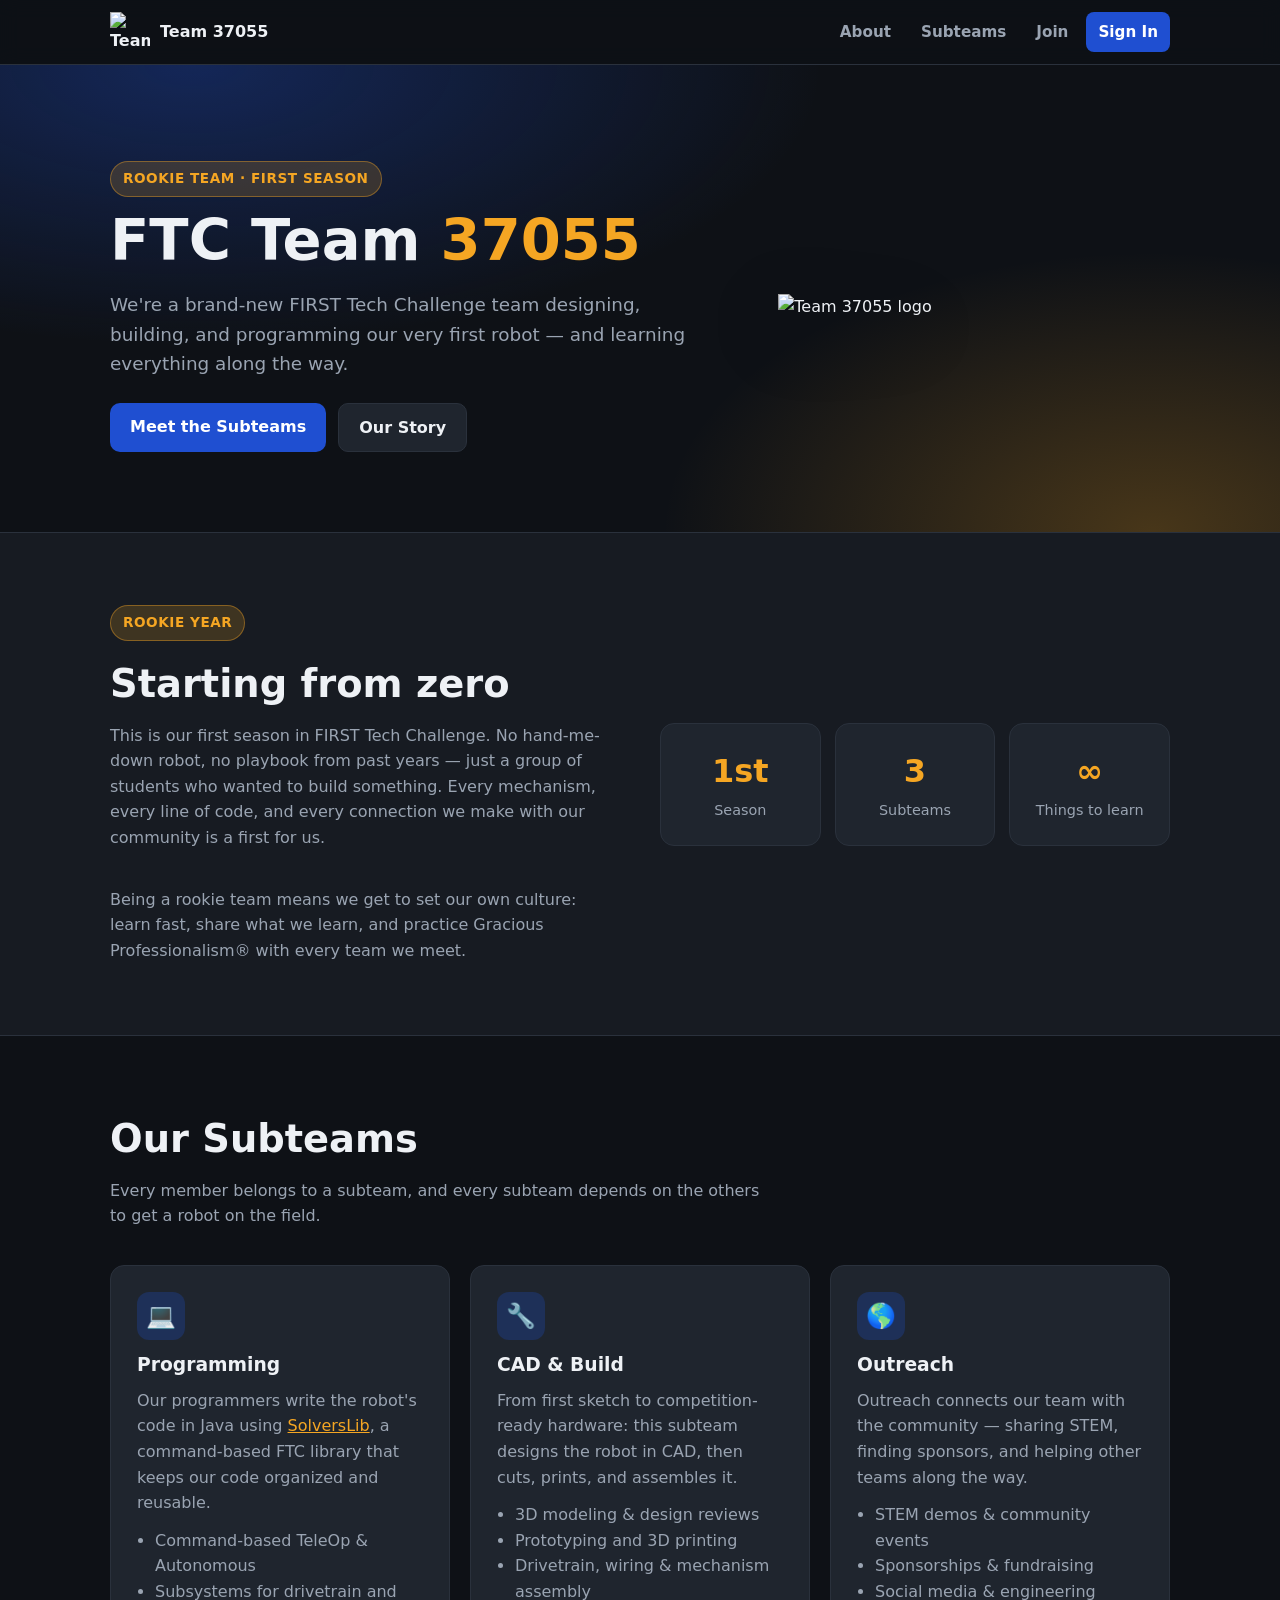
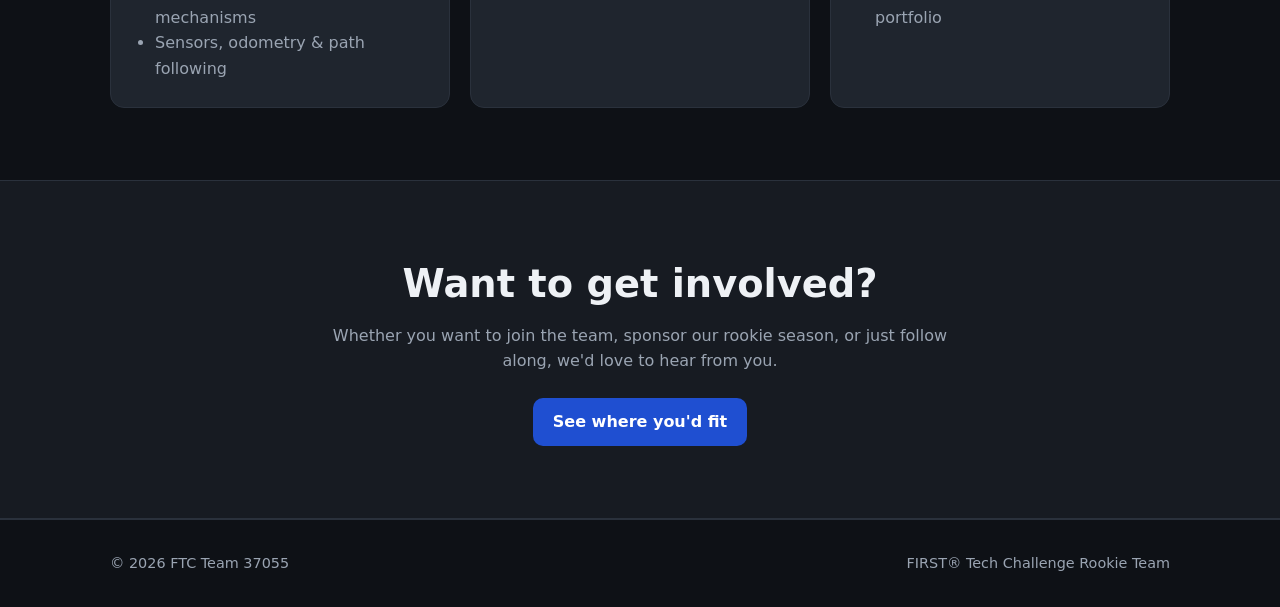
==== index.html @ fad5c180 "Add team website with sign in, attendance, and tasks Co-Authored-By: Claude Opus 5.5 <noreply@anthro" ====
<!doctype html>
<html lang="en">
<head>
  <meta charset="utf-8">
  <meta name="viewport" content="width=device-width, initial-scale=1">
  <title>FTC Team 37055</title>
  <meta name="description" content="FTC Team 37055 – a rookie FIRST Tech Challenge robotics team.">
  <link rel="icon" href="img/logo.png">
  <link rel="stylesheet" href="css/style.css">
  <script src="js/theme.js"></script>
</head>
<body>
  <nav class="nav">
    <div class="container">
      <a class="brand" href="index.html"><img src="img/logo.png" alt="Team 37055 logo"><span>Team 37055</span></a>
      <div class="nav-links">
        <a href="#about">About</a>
        <a href="#subteams">Subteams</a>
        <a href="#join">Join</a>
        <a class="cta" href="signin.html">Sign In</a>
      </div>
    </div>
  </nav>

  <header class="hero">
    <div class="container">
      <div>
        <span class="badge">Rookie Team &middot; First Season</span>
        <h1>FTC Team <span>37055</span></h1>
        <p>We're a brand-new FIRST Tech Challenge team designing, building, and programming our very first robot &mdash; and learning everything along the way.</p>
        <div class="btn-row">
          <a class="btn" href="#subteams">Meet the Subteams</a>
          <a class="btn secondary" href="#about">Our Story</a>
        </div>
      </div>
      <div class="hero-logo"><img src="img/logo.png" alt="Team 37055 logo"></div>
    </div>
  </header>

  <section id="about" class="alt">
    <div class="container rookie">
      <div>
        <span class="badge">Rookie Year</span>
        <h2 class="section-title" style="margin-top:12px">Starting from zero</h2>
        <p class="section-sub">This is our first season in FIRST Tech Challenge. No hand-me-down robot, no playbook from past years &mdash; just a group of students who wanted to build something. Every mechanism, every line of code, and every connection we make with our community is a first for us.</p>
        <p class="section-sub" style="margin-bottom:0">Being a rookie team means we get to set our own culture: learn fast, share what we learn, and practice Gracious Professionalism&reg; with every team we meet.</p>
      </div>
      <div class="stats">
        <div class="card stat"><b>1st</b><span>Season</span></div>
        <div class="card stat"><b>3</b><span>Subteams</span></div>
        <div class="card stat"><b>&infin;</b><span>Things to learn</span></div>
      </div>
    </div>
  </section>

  <section id="subteams">
    <div class="container">
      <h2 class="section-title">Our Subteams</h2>
      <p class="section-sub">Every member belongs to a subteam, and every subteam depends on the others to get a robot on the field.</p>
      <div class="grid">
        <article class="card">
          <div class="icon">&#128187;</div>
          <h3>Programming</h3>
          <p>Our programmers write the robot's code in Java using <a href="https://github.com/FTC-23511/SolversLib" target="_blank" rel="noopener">SolversLib</a>, a command-based FTC library that keeps our code organized and reusable.</p>
          <ul>
            <li>Command-based TeleOp &amp; Autonomous</li>
            <li>Subsystems for drivetrain and mechanisms</li>
            <li>Sensors, odometry &amp; path following</li>
          </ul>
        </article>
        <article class="card">
          <div class="icon">&#128295;</div>
          <h3>CAD &amp; Build</h3>
          <p>From first sketch to competition-ready hardware: this subteam designs the robot in CAD, then cuts, prints, and assembles it.</p>
          <ul>
            <li>3D modeling &amp; design reviews</li>
            <li>Prototyping and 3D printing</li>
            <li>Drivetrain, wiring &amp; mechanism assembly</li>
          </ul>
        </article>
        <article class="card">
          <div class="icon">&#127758;</div>
          <h3>Outreach</h3>
          <p>Outreach connects our team with the community &mdash; sharing STEM, finding sponsors, and helping other teams along the way.</p>
          <ul>
            <li>STEM demos &amp; community events</li>
            <li>Sponsorships &amp; fundraising</li>
            <li>Social media &amp; engineering portfolio</li>
          </ul>
        </article>
      </div>
    </div>
  </section>

  <section id="join" class="alt">
    <div class="container" style="text-align:center">
      <h2 class="section-title">Want to get involved?</h2>
      <p class="section-sub" style="margin:0 auto 24px">Whether you want to join the team, sponsor our rookie season, or just follow along, we'd love to hear from you.</p>
      <a class="btn" href="#subteams">See where you'd fit</a>
    </div>
  </section>

  <footer>
    <div class="container">
      <span>&copy; <span id="year"></span> FTC Team 37055</span>
      <span>FIRST&reg; Tech Challenge Rookie Team</span>
    </div>
  </footer>
  <script>document.getElementById("year").textContent = new Date().getFullYear();</script>
</body>
</html>
---- css/style.css ----
/* Theme colors. js/theme.js overwrites --primary / --accent with colors
   sampled from img/logo.png; these are the fallbacks. */
:root {
  --primary: #1f4fd1;
  --accent: #f5a623;
  --bg: #0e1116;
  --surface: #171b22;
  --surface-2: #1f252e;
  --text: #eef1f5;
  --muted: #9aa4b2;
  --border: #2a313c;
  --danger: #e5484d;
  --ok: #30a46c;
  --radius: 14px;
  --max: 1100px;
}

* { box-sizing: border-box; }
html { scroll-behavior: smooth; }
body {
  margin: 0;
  font-family: "Inter", system-ui, -apple-system, "Segoe UI", Roboto, sans-serif;
  background: var(--bg);
  color: var(--text);
  line-height: 1.6;
}
a { color: var(--accent); }
img { max-width: 100%; }

.container { max-width: var(--max); margin: 0 auto; padding: 0 20px; }

/* ---------- Nav ---------- */
.nav {
  position: sticky; top: 0; z-index: 10;
  background: color-mix(in srgb, var(--bg) 85%, transparent);
  backdrop-filter: blur(10px);
  border-bottom: 1px solid var(--border);
}
.nav .container { display: flex; align-items: center; gap: 16px; height: 64px; }
.brand { display: flex; align-items: center; gap: 10px; color: var(--text); text-decoration: none; font-weight: 800; }
.brand img { height: 40px; width: 40px; object-fit: contain; }
.nav-links { margin-left: auto; display: flex; gap: 6px; flex-wrap: wrap; }
.nav-links a {
  color: var(--muted); text-decoration: none; padding: 8px 12px; border-radius: 8px; font-weight: 600; font-size: .95rem;
}
.nav-links a:hover, .nav-links a.active { color: var(--text); background: var(--surface-2); }
.nav-links a.cta { background: var(--primary); color: #fff; }
.nav-links a.cta:hover { filter: brightness(1.1); }

/* ---------- Hero ---------- */
.hero {
  position: relative; overflow: hidden;
  padding: 96px 0 80px;
  background:
    radial-gradient(900px 400px at 15% 0%, color-mix(in srgb, var(--primary) 35%, transparent), transparent 70%),
    radial-gradient(700px 400px at 90% 100%, color-mix(in srgb, var(--accent) 25%, transparent), transparent 70%);
}
.hero .container { display: grid; grid-template-columns: 1.3fr 1fr; gap: 40px; align-items: center; }
.hero h1 { font-size: clamp(2.2rem, 5vw, 3.6rem); line-height: 1.1; margin: 12px 0 16px; }
.hero h1 span { color: var(--accent); }
.hero p { color: var(--muted); font-size: 1.15rem; max-width: 55ch; }
.hero-logo { display: flex; justify-content: center; }
.hero-logo img { width: min(340px, 80%); filter: drop-shadow(0 20px 40px rgba(0,0,0,.45)); }
.badge {
  display: inline-block; padding: 6px 12px; border-radius: 999px;
  background: color-mix(in srgb, var(--accent) 18%, transparent);
  color: var(--accent); font-weight: 700; font-size: .85rem; letter-spacing: .04em; text-transform: uppercase;
  border: 1px solid color-mix(in srgb, var(--accent) 40%, transparent);
}
.btn-row { display: flex; gap: 12px; flex-wrap: wrap; margin-top: 24px; }

/* ---------- Buttons & forms ---------- */
.btn {
  display: inline-block; border: 0; cursor: pointer; text-decoration: none;
  padding: 11px 20px; border-radius: 10px; font-weight: 700; font-size: 1rem;
  background: var(--primary); color: #fff; font-family: inherit;
}
.btn:hover { filter: brightness(1.1); }
.btn.secondary { background: var(--surface-2); color: var(--text); border: 1px solid var(--border); }
.btn.small { padding: 6px 12px; font-size: .85rem; }
.btn.danger { background: transparent; color: var(--danger); border: 1px solid var(--danger); }
.btn:disabled { opacity: .6; cursor: default; }

label { display: block; font-weight: 600; margin: 14px 0 6px; }
input, textarea, select {
  width: 100%; padding: 11px 12px; border-radius: 10px;
  border: 1px solid var(--border); background: var(--bg); color: var(--text);
  font: inherit;
}
input:focus, textarea:focus, select:focus { outline: 2px solid var(--primary); border-color: transparent; }
textarea { min-height: 110px; resize: vertical; }
.hint { color: var(--muted); font-size: .85rem; margin-top: 4px; }

/* ---------- Sections ---------- */
section { padding: 72px 0; }
.section-title { font-size: clamp(1.7rem, 3.5vw, 2.4rem); margin: 0 0 8px; }
.section-sub { color: var(--muted); margin: 0 0 36px; max-width: 65ch; }
.alt { background: var(--surface); border-top: 1px solid var(--border); border-bottom: 1px solid var(--border); }

.grid { display: grid; gap: 20px; grid-template-columns: repeat(auto-fit, minmax(260px, 1fr)); }
.card {
  background: var(--surface-2); border: 1px solid var(--border); border-radius: var(--radius);
  padding: 26px;
}
.card h3 { margin: 10px 0 8px; }
.card p { color: var(--muted); margin: 0; }
.card .icon {
  width: 48px; height: 48px; border-radius: 12px; display: grid; place-items: center; font-size: 1.5rem;
  background: color-mix(in srgb, var(--primary) 25%, transparent);
}
.card ul { color: var(--muted); padding-left: 18px; margin: 12px 0 0; }
.card:hover { border-color: color-mix(in srgb, var(--accent) 50%, var(--border)); }

.rookie { display: grid; grid-template-columns: 1fr 1fr; gap: 40px; align-items: center; }
.stats { display: grid; grid-template-columns: repeat(3, 1fr); gap: 14px; }
.stat { text-align: center; padding: 22px 10px; }
.stat b { display: block; font-size: 2rem; color: var(--accent); }
.stat span { color: var(--muted); font-size: .9rem; }

footer { padding: 32px 0; color: var(--muted); font-size: .9rem; border-top: 1px solid var(--border); }
footer .container { display: flex; justify-content: space-between; flex-wrap: wrap; gap: 10px; }

/* ---------- Sign in ---------- */
.auth-wrap { min-height: calc(100vh - 64px); display: grid; place-items: center; padding: 40px 20px; }
.auth-card { width: 100%; max-width: 400px; }
.auth-card .logo { display: block; margin: 0 auto 8px; height: 90px; object-fit: contain; }
.auth-card h1 { text-align: center; margin: 0 0 4px; }
.auth-card .btn { width: 100%; margin-top: 20px; }

.msg { margin-top: 14px; padding: 10px 12px; border-radius: 10px; font-size: .92rem; display: none; }
.msg.show { display: block; }
.msg.error { background: color-mix(in srgb, var(--danger) 15%, transparent); color: var(--danger); }
.msg.success { background: color-mix(in srgb, var(--ok) 15%, transparent); color: var(--ok); }
.msg.info { background: var(--surface); color: var(--muted); }

/* ---------- Dashboard ---------- */
.dash { padding: 36px 0 72px; }
.dash-head { display: flex; align-items: center; justify-content: space-between; flex-wrap: wrap; gap: 12px; margin-bottom: 20px; }
.dash-head h1 { margin: 0; }
.tabs { display: flex; gap: 6px; border-bottom: 1px solid var(--border); margin-bottom: 24px; flex-wrap: wrap; }
.tab {
  background: none; border: 0; color: var(--muted); font: inherit; font-weight: 700; cursor: pointer;
  padding: 12px 16px; border-bottom: 3px solid transparent; margin-bottom: -1px;
}
.tab.active { color: var(--text); border-bottom-color: var(--accent); }
.panel { display: none; }
.panel.active { display: block; }
.two-col { display: grid; grid-template-columns: 380px 1fr; gap: 24px; align-items: start; }

.list { display: flex; flex-direction: column; gap: 12px; }
.item { background: var(--surface-2); border: 1px solid var(--border); border-radius: 12px; padding: 16px 18px; }
.item-head { display: flex; justify-content: space-between; gap: 10px; align-items: baseline; flex-wrap: wrap; }
.item h4 { margin: 0; font-size: 1.05rem; }
.item .meta { color: var(--muted); font-size: .85rem; }
.item p { margin: 8px 0 0; color: var(--muted); white-space: pre-wrap; }
.item.done h4 { text-decoration: line-through; color: var(--muted); }
.chips { display: flex; flex-wrap: wrap; gap: 6px; margin-top: 10px; }
.chip {
  font-size: .82rem; padding: 3px 10px; border-radius: 999px;
  background: color-mix(in srgb, var(--primary) 22%, transparent); border: 1px solid color-mix(in srgb, var(--primary) 45%, transparent);
}
.item-actions { display: flex; gap: 8px; margin-top: 12px; }
.empty { color: var(--muted); text-align: center; padding: 30px; border: 1px dashed var(--border); border-radius: 12px; }
.toolbar { display: flex; gap: 10px; align-items: center; margin-bottom: 14px; flex-wrap: wrap; }
.toolbar select, .toolbar input { width: auto; }

@media (max-width: 860px) {
  .hero .container, .rookie, .two-col { grid-template-columns: 1fr; }
  .hero-logo { order: -1; }
  .hero { padding-top: 56px; }
  .nav-links a { padding: 6px 8px; }
}
@media (max-width: 520px) {
  .brand span { display: none; }
  .stats { grid-template-columns: 1fr; }
}
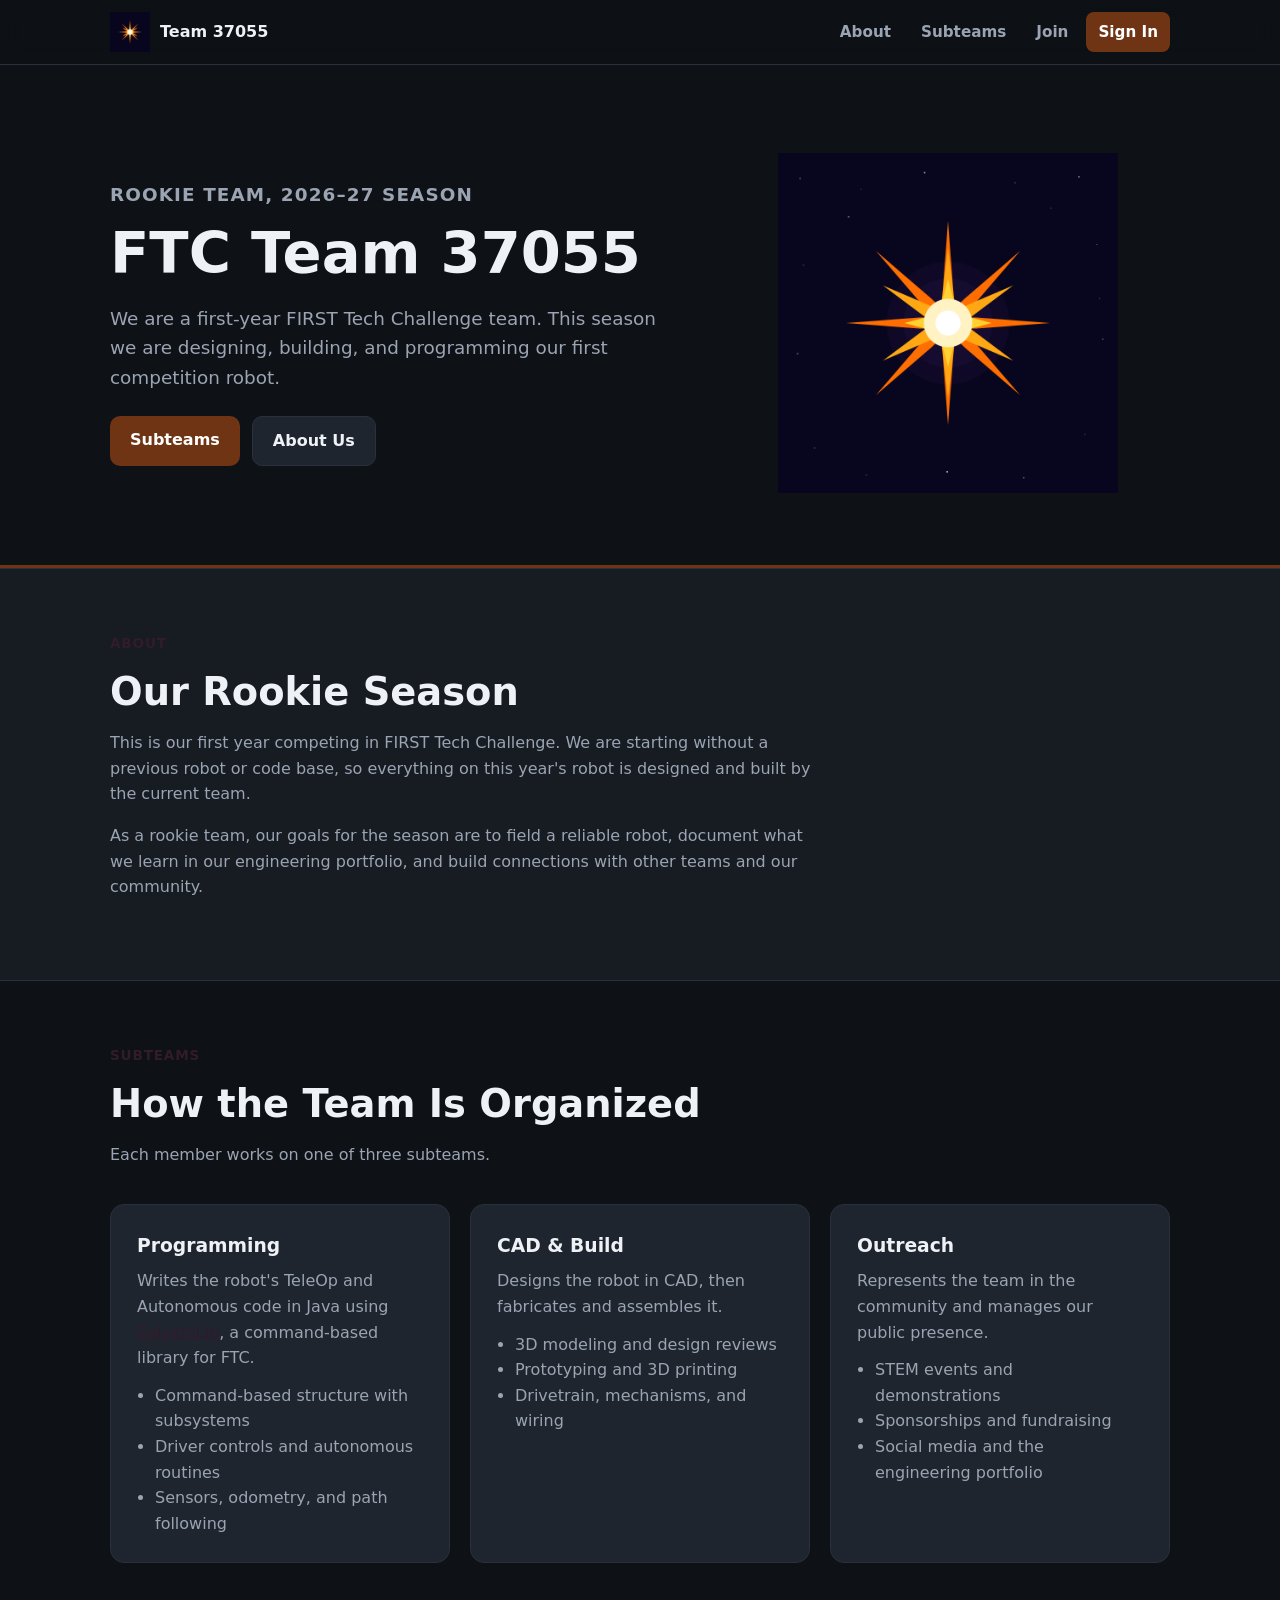
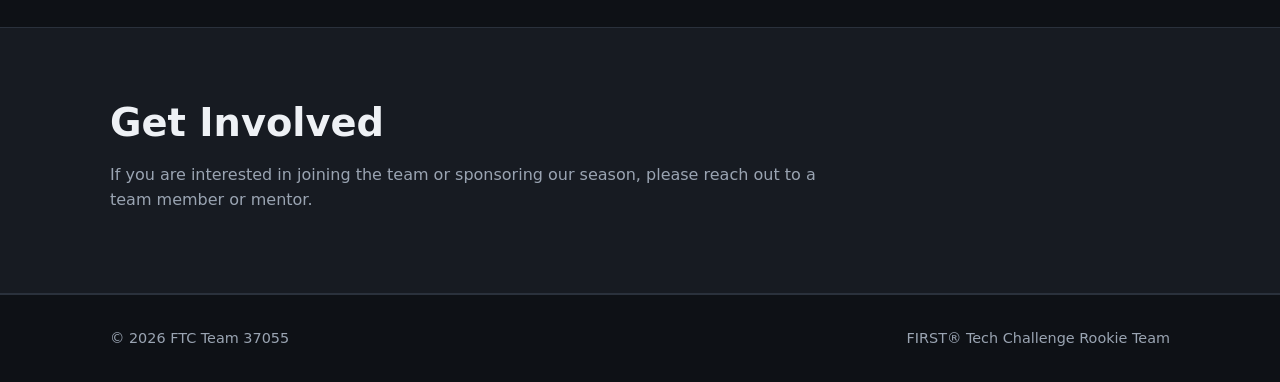
==== commit 5dd73899: "Simplify homepage copy and styling Remove emoji icons, decorative stats, gradient backgrounds and pi" ====
--- a/index.html
+++ b/index.html
@@ -4,7 +4,7 @@
   <meta charset="utf-8">
   <meta name="viewport" content="width=device-width, initial-scale=1">
   <title>FTC Team 37055</title>
-  <meta name="description" content="FTC Team 37055 – a rookie FIRST Tech Challenge robotics team.">
+  <meta name="description" content="FTC Team 37055 - a rookie FIRST Tech Challenge robotics team.">
   <link rel="icon" href="img/logo.png">
   <link rel="stylesheet" href="css/style.css">
   <script src="js/theme.js"></script>
@@ -25,12 +25,12 @@
   <header class="hero">
     <div class="container">
       <div>
-        <span class="badge">Rookie Team &middot; First Season</span>
-        <h1>FTC Team <span>37055</span></h1>
-        <p>We're a brand-new FIRST Tech Challenge team designing, building, and programming our very first robot &mdash; and learning everything along the way.</p>
+        <p class="eyebrow">Rookie Team, 2026&ndash;27 Season</p>
+        <h1>FTC Team 37055</h1>
+        <p>We are a first-year FIRST Tech Challenge team. This season we are designing, building, and programming our first competition robot.</p>
         <div class="btn-row">
-          <a class="btn" href="#subteams">Meet the Subteams</a>
-          <a class="btn secondary" href="#about">Our Story</a>
+          <a class="btn" href="#subteams">Subteams</a>
+          <a class="btn secondary" href="#about">About Us</a>
         </div>
       </div>
       <div class="hero-logo"><img src="img/logo.png" alt="Team 37055 logo"></div>
@@ -38,54 +38,45 @@
   </header>
 
   <section id="about" class="alt">
-    <div class="container rookie">
-      <div>
-        <span class="badge">Rookie Year</span>
-        <h2 class="section-title" style="margin-top:12px">Starting from zero</h2>
-        <p class="section-sub">This is our first season in FIRST Tech Challenge. No hand-me-down robot, no playbook from past years &mdash; just a group of students who wanted to build something. Every mechanism, every line of code, and every connection we make with our community is a first for us.</p>
-        <p class="section-sub" style="margin-bottom:0">Being a rookie team means we get to set our own culture: learn fast, share what we learn, and practice Gracious Professionalism&reg; with every team we meet.</p>
-      </div>
-      <div class="stats">
-        <div class="card stat"><b>1st</b><span>Season</span></div>
-        <div class="card stat"><b>3</b><span>Subteams</span></div>
-        <div class="card stat"><b>&infin;</b><span>Things to learn</span></div>
-      </div>
+    <div class="container narrow">
+      <p class="eyebrow">About</p>
+      <h2 class="section-title">Our Rookie Season</h2>
+      <p>This is our first year competing in FIRST Tech Challenge. We are starting without a previous robot or code base, so everything on this year's robot is designed and built by the current team.</p>
+      <p>As a rookie team, our goals for the season are to field a reliable robot, document what we learn in our engineering portfolio, and build connections with other teams and our community.</p>
     </div>
   </section>
 
   <section id="subteams">
     <div class="container">
-      <h2 class="section-title">Our Subteams</h2>
-      <p class="section-sub">Every member belongs to a subteam, and every subteam depends on the others to get a robot on the field.</p>
+      <p class="eyebrow">Subteams</p>
+      <h2 class="section-title">How the Team Is Organized</h2>
+      <p class="section-sub">Each member works on one of three subteams.</p>
       <div class="grid">
         <article class="card">
-          <div class="icon">&#128187;</div>
           <h3>Programming</h3>
-          <p>Our programmers write the robot's code in Java using <a href="https://github.com/FTC-23511/SolversLib" target="_blank" rel="noopener">SolversLib</a>, a command-based FTC library that keeps our code organized and reusable.</p>
+          <p>Writes the robot's TeleOp and Autonomous code in Java using <a href="https://github.com/FTC-23511/SolversLib" target="_blank" rel="noopener">SolversLib</a>, a command-based library for FTC.</p>
           <ul>
-            <li>Command-based TeleOp &amp; Autonomous</li>
-            <li>Subsystems for drivetrain and mechanisms</li>
-            <li>Sensors, odometry &amp; path following</li>
+            <li>Command-based structure with subsystems</li>
+            <li>Driver controls and autonomous routines</li>
+            <li>Sensors, odometry, and path following</li>
           </ul>
         </article>
         <article class="card">
-          <div class="icon">&#128295;</div>
           <h3>CAD &amp; Build</h3>
-          <p>From first sketch to competition-ready hardware: this subteam designs the robot in CAD, then cuts, prints, and assembles it.</p>
+          <p>Designs the robot in CAD, then fabricates and assembles it.</p>
           <ul>
-            <li>3D modeling &amp; design reviews</li>
+            <li>3D modeling and design reviews</li>
             <li>Prototyping and 3D printing</li>
-            <li>Drivetrain, wiring &amp; mechanism assembly</li>
+            <li>Drivetrain, mechanisms, and wiring</li>
           </ul>
         </article>
         <article class="card">
-          <div class="icon">&#127758;</div>
           <h3>Outreach</h3>
-          <p>Outreach connects our team with the community &mdash; sharing STEM, finding sponsors, and helping other teams along the way.</p>
+          <p>Represents the team in the community and manages our public presence.</p>
           <ul>
-            <li>STEM demos &amp; community events</li>
-            <li>Sponsorships &amp; fundraising</li>
-            <li>Social media &amp; engineering portfolio</li>
+            <li>STEM events and demonstrations</li>
+            <li>Sponsorships and fundraising</li>
+            <li>Social media and the engineering portfolio</li>
           </ul>
         </article>
       </div>
@@ -93,10 +84,9 @@
   </section>
 
   <section id="join" class="alt">
-    <div class="container" style="text-align:center">
-      <h2 class="section-title">Want to get involved?</h2>
-      <p class="section-sub" style="margin:0 auto 24px">Whether you want to join the team, sponsor our rookie season, or just follow along, we'd love to hear from you.</p>
-      <a class="btn" href="#subteams">See where you'd fit</a>
+    <div class="container narrow">
+      <h2 class="section-title">Get Involved</h2>
+      <p>If you are interested in joining the team or sponsoring our season, please reach out to a team member or mentor.</p>
     </div>
   </section>
 
--- a/css/style.css
+++ b/css/style.css
@@ -49,23 +49,17 @@
 
 /* ---------- Hero ---------- */
 .hero {
-  position: relative; overflow: hidden;
-  padding: 96px 0 80px;
-  background:
-    radial-gradient(900px 400px at 15% 0%, color-mix(in srgb, var(--primary) 35%, transparent), transparent 70%),
-    radial-gradient(700px 400px at 90% 100%, color-mix(in srgb, var(--accent) 25%, transparent), transparent 70%);
+  padding: 88px 0 72px;
+  border-bottom: 3px solid var(--primary);
 }
 .hero .container { display: grid; grid-template-columns: 1.3fr 1fr; gap: 40px; align-items: center; }
 .hero h1 { font-size: clamp(2.2rem, 5vw, 3.6rem); line-height: 1.1; margin: 12px 0 16px; }
-.hero h1 span { color: var(--accent); }
 .hero p { color: var(--muted); font-size: 1.15rem; max-width: 55ch; }
 .hero-logo { display: flex; justify-content: center; }
-.hero-logo img { width: min(340px, 80%); filter: drop-shadow(0 20px 40px rgba(0,0,0,.45)); }
-.badge {
-  display: inline-block; padding: 6px 12px; border-radius: 999px;
-  background: color-mix(in srgb, var(--accent) 18%, transparent);
-  color: var(--accent); font-weight: 700; font-size: .85rem; letter-spacing: .04em; text-transform: uppercase;
-  border: 1px solid color-mix(in srgb, var(--accent) 40%, transparent);
+.hero-logo img { width: min(340px, 80%); }
+.eyebrow {
+  margin: 0; color: var(--accent); font-weight: 700; font-size: .85rem;
+  letter-spacing: .06em; text-transform: uppercase;
 }
 .btn-row { display: flex; gap: 12px; flex-wrap: wrap; margin-top: 24px; }
 
@@ -92,7 +86,8 @@
 .hint { color: var(--muted); font-size: .85rem; margin-top: 4px; }
 
 /* ---------- Sections ---------- */
-section { padding: 72px 0; }
+section { padding: 64px 0; }
+.section-title + p, .eyebrow + .section-title { margin-top: 6px; }
 .section-title { font-size: clamp(1.7rem, 3.5vw, 2.4rem); margin: 0 0 8px; }
 .section-sub { color: var(--muted); margin: 0 0 36px; max-width: 65ch; }
 .alt { background: var(--surface); border-top: 1px solid var(--border); border-bottom: 1px solid var(--border); }
@@ -102,20 +97,11 @@
   background: var(--surface-2); border: 1px solid var(--border); border-radius: var(--radius);
   padding: 26px;
 }
-.card h3 { margin: 10px 0 8px; }
+.card h3 { margin: 0 0 8px; }
 .card p { color: var(--muted); margin: 0; }
-.card .icon {
-  width: 48px; height: 48px; border-radius: 12px; display: grid; place-items: center; font-size: 1.5rem;
-  background: color-mix(in srgb, var(--primary) 25%, transparent);
-}
 .card ul { color: var(--muted); padding-left: 18px; margin: 12px 0 0; }
-.card:hover { border-color: color-mix(in srgb, var(--accent) 50%, var(--border)); }
 
-.rookie { display: grid; grid-template-columns: 1fr 1fr; gap: 40px; align-items: center; }
-.stats { display: grid; grid-template-columns: repeat(3, 1fr); gap: 14px; }
-.stat { text-align: center; padding: 22px 10px; }
-.stat b { display: block; font-size: 2rem; color: var(--accent); }
-.stat span { color: var(--muted); font-size: .9rem; }
+.narrow > p:not(.eyebrow) { max-width: 70ch; color: var(--muted); }
 
 footer { padding: 32px 0; color: var(--muted); font-size: .9rem; border-top: 1px solid var(--border); }
 footer .container { display: flex; justify-content: space-between; flex-wrap: wrap; gap: 10px; }
@@ -165,12 +151,12 @@
 .toolbar select, .toolbar input { width: auto; }
 
 @media (max-width: 860px) {
-  .hero .container, .rookie, .two-col { grid-template-columns: 1fr; }
+  .hero .container, .two-col { grid-template-columns: 1fr; }
   .hero-logo { order: -1; }
-  .hero { padding-top: 56px; }
-  .nav-links a { padding: 6px 8px; }
+  .hero {
+  padding: 88px 0 72px;
+  border-bottom: 3px solid var(--primary);
 }
 @media (max-width: 520px) {
   .brand span { display: none; }
-  .stats { grid-template-columns: 1fr; }
 }
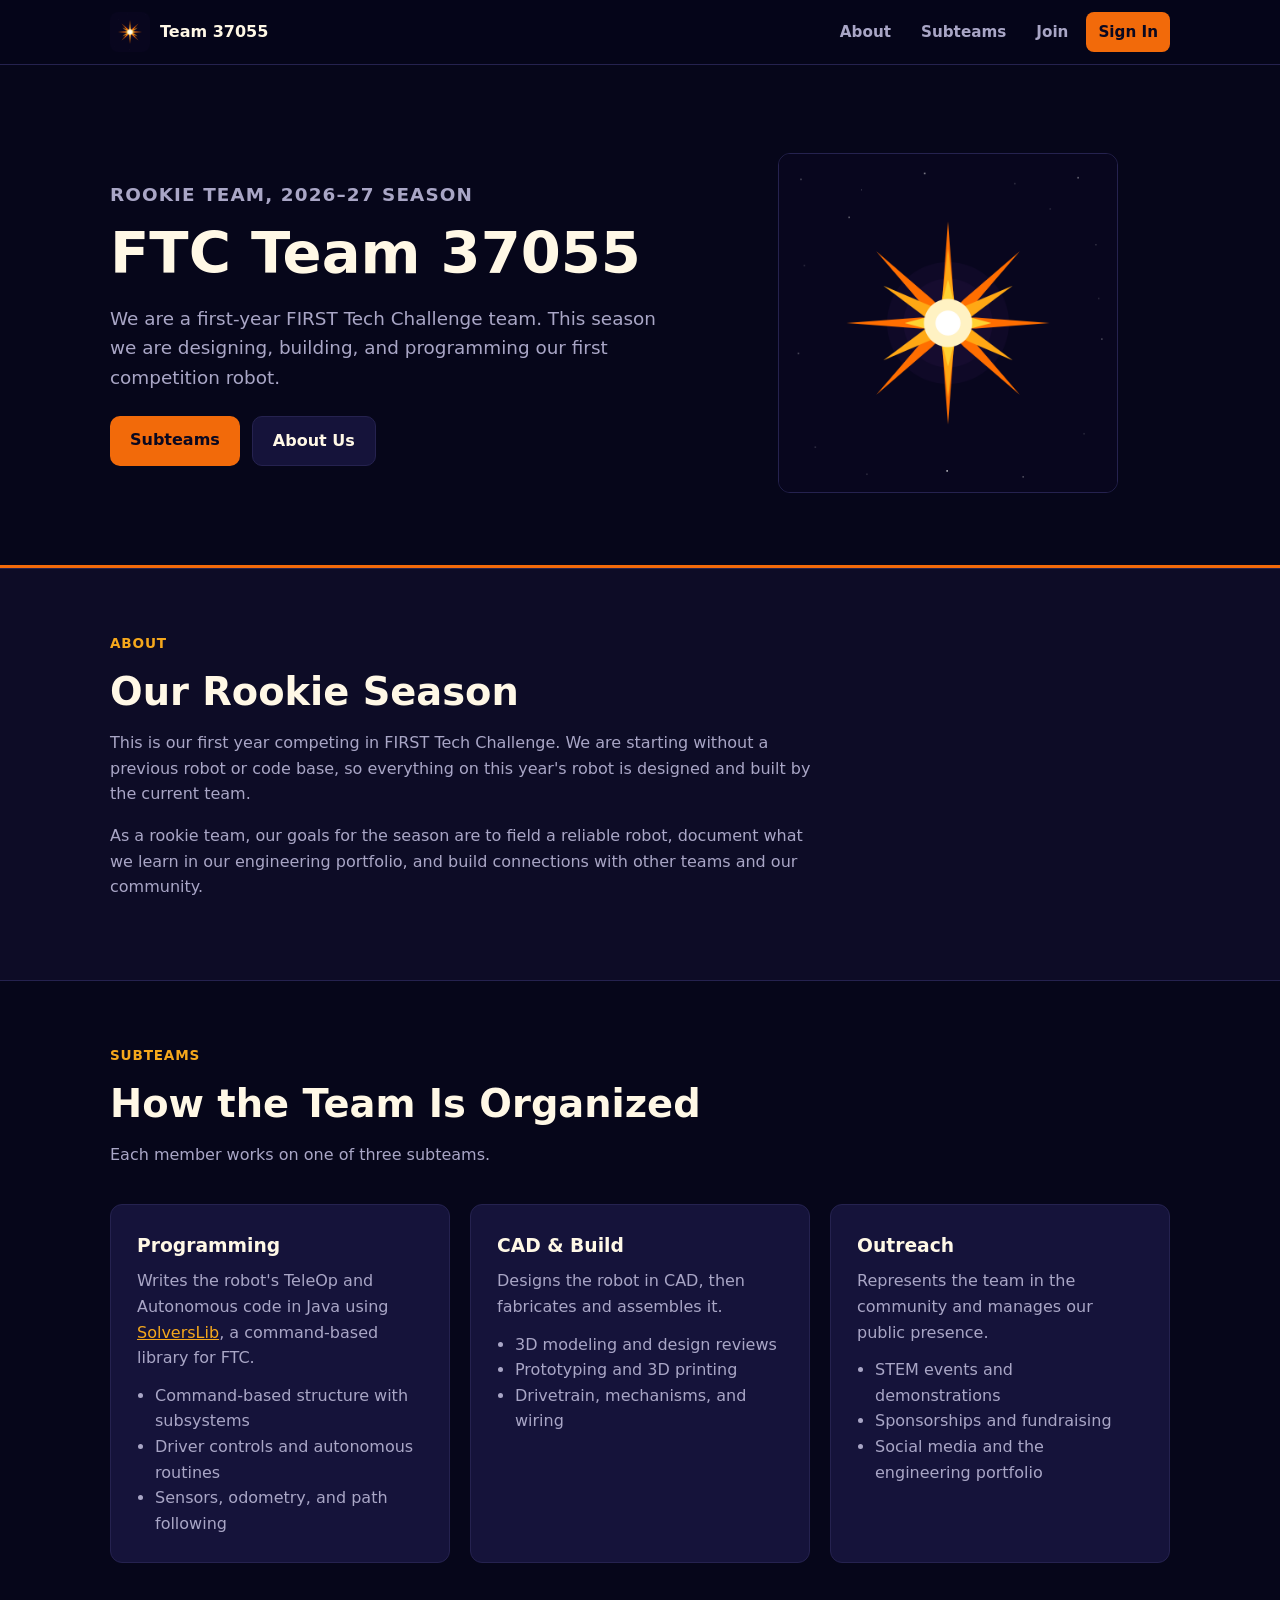
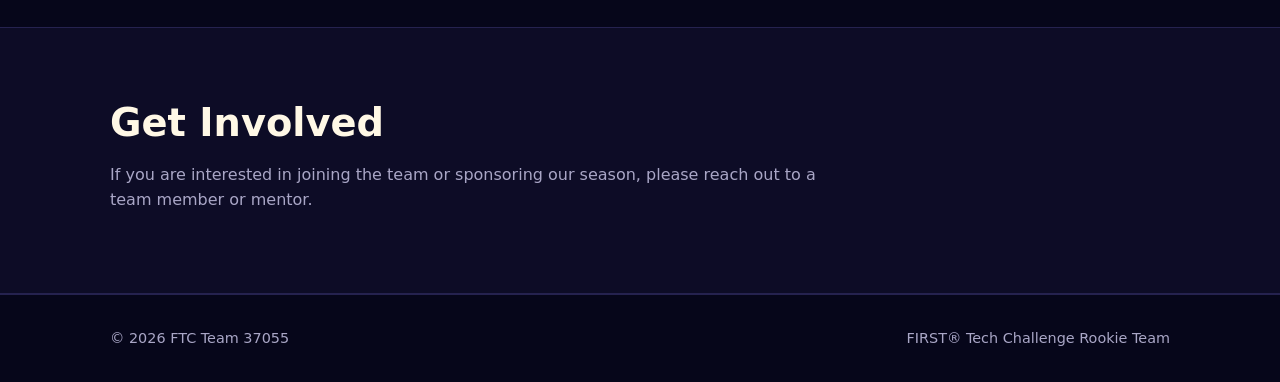
==== commit 2dc0b309: "Match site colors to the team logo Set the palette from the logo's navy, orange and gold, and remove" ====
--- a/index.html
+++ b/index.html
@@ -7,7 +7,6 @@
   <meta name="description" content="FTC Team 37055 - a rookie FIRST Tech Challenge robotics team.">
   <link rel="icon" href="img/logo.png">
   <link rel="stylesheet" href="css/style.css">
-  <script src="js/theme.js"></script>
 </head>
 <body>
   <nav class="nav">
--- a/css/style.css
+++ b/css/style.css
@@ -1,17 +1,17 @@
-/* Theme colors. js/theme.js overwrites --primary / --accent with colors
-   sampled from img/logo.png; these are the fallbacks. */
+/* Colors taken from img/logo.png */
 :root {
-  --primary: #1f4fd1;
-  --accent: #f5a623;
-  --bg: #0e1116;
-  --surface: #171b22;
-  --surface-2: #1f252e;
-  --text: #eef1f5;
-  --muted: #9aa4b2;
-  --border: #2a313c;
-  --danger: #e5484d;
-  --ok: #30a46c;
-  --radius: 14px;
+  --primary: #f26a0a;     /* star orange */
+  --accent: #f5a81c;      /* star gold */
+  --on-primary: #0a0820;
+  --bg: #06061a;          /* logo background */
+  --surface: #0d0c26;
+  --surface-2: #15133a;
+  --text: #fff8e6;
+  --muted: #a9a6c6;
+  --border: #25224f;
+  --danger: #ff5a5f;
+  --ok: #3ccf8e;
+  --radius: 12px;
   --max: 1100px;
 }
 
@@ -38,13 +38,13 @@
 }
 .nav .container { display: flex; align-items: center; gap: 16px; height: 64px; }
 .brand { display: flex; align-items: center; gap: 10px; color: var(--text); text-decoration: none; font-weight: 800; }
-.brand img { height: 40px; width: 40px; object-fit: contain; }
+.brand img { height: 40px; width: 40px; object-fit: contain; border-radius: 8px; }
 .nav-links { margin-left: auto; display: flex; gap: 6px; flex-wrap: wrap; }
 .nav-links a {
   color: var(--muted); text-decoration: none; padding: 8px 12px; border-radius: 8px; font-weight: 600; font-size: .95rem;
 }
 .nav-links a:hover, .nav-links a.active { color: var(--text); background: var(--surface-2); }
-.nav-links a.cta { background: var(--primary); color: #fff; }
+.nav-links a.cta { background: var(--primary); color: var(--on-primary); }
 .nav-links a.cta:hover { filter: brightness(1.1); }
 
 /* ---------- Hero ---------- */
@@ -56,7 +56,7 @@
 .hero h1 { font-size: clamp(2.2rem, 5vw, 3.6rem); line-height: 1.1; margin: 12px 0 16px; }
 .hero p { color: var(--muted); font-size: 1.15rem; max-width: 55ch; }
 .hero-logo { display: flex; justify-content: center; }
-.hero-logo img { width: min(340px, 80%); }
+.hero-logo img { width: min(340px, 80%); border-radius: var(--radius); border: 1px solid var(--border); }
 .eyebrow {
   margin: 0; color: var(--accent); font-weight: 700; font-size: .85rem;
   letter-spacing: .06em; text-transform: uppercase;
@@ -67,7 +67,7 @@
 .btn {
   display: inline-block; border: 0; cursor: pointer; text-decoration: none;
   padding: 11px 20px; border-radius: 10px; font-weight: 700; font-size: 1rem;
-  background: var(--primary); color: #fff; font-family: inherit;
+  background: var(--primary); color: var(--on-primary); font-family: inherit;
 }
 .btn:hover { filter: brightness(1.1); }
 .btn.secondary { background: var(--surface-2); color: var(--text); border: 1px solid var(--border); }
@@ -109,7 +109,7 @@
 /* ---------- Sign in ---------- */
 .auth-wrap { min-height: calc(100vh - 64px); display: grid; place-items: center; padding: 40px 20px; }
 .auth-card { width: 100%; max-width: 400px; }
-.auth-card .logo { display: block; margin: 0 auto 8px; height: 90px; object-fit: contain; }
+.auth-card .logo { display: block; margin: 0 auto 8px; height: 90px; object-fit: contain; border-radius: 10px; }
 .auth-card h1 { text-align: center; margin: 0 0 4px; }
 .auth-card .btn { width: 100%; margin-top: 20px; }
 
@@ -160,3 +160,4 @@
 @media (max-width: 520px) {
   .brand span { display: none; }
 }
+.hero .eyebrow { color: var(--accent); font-size: .9rem; }
